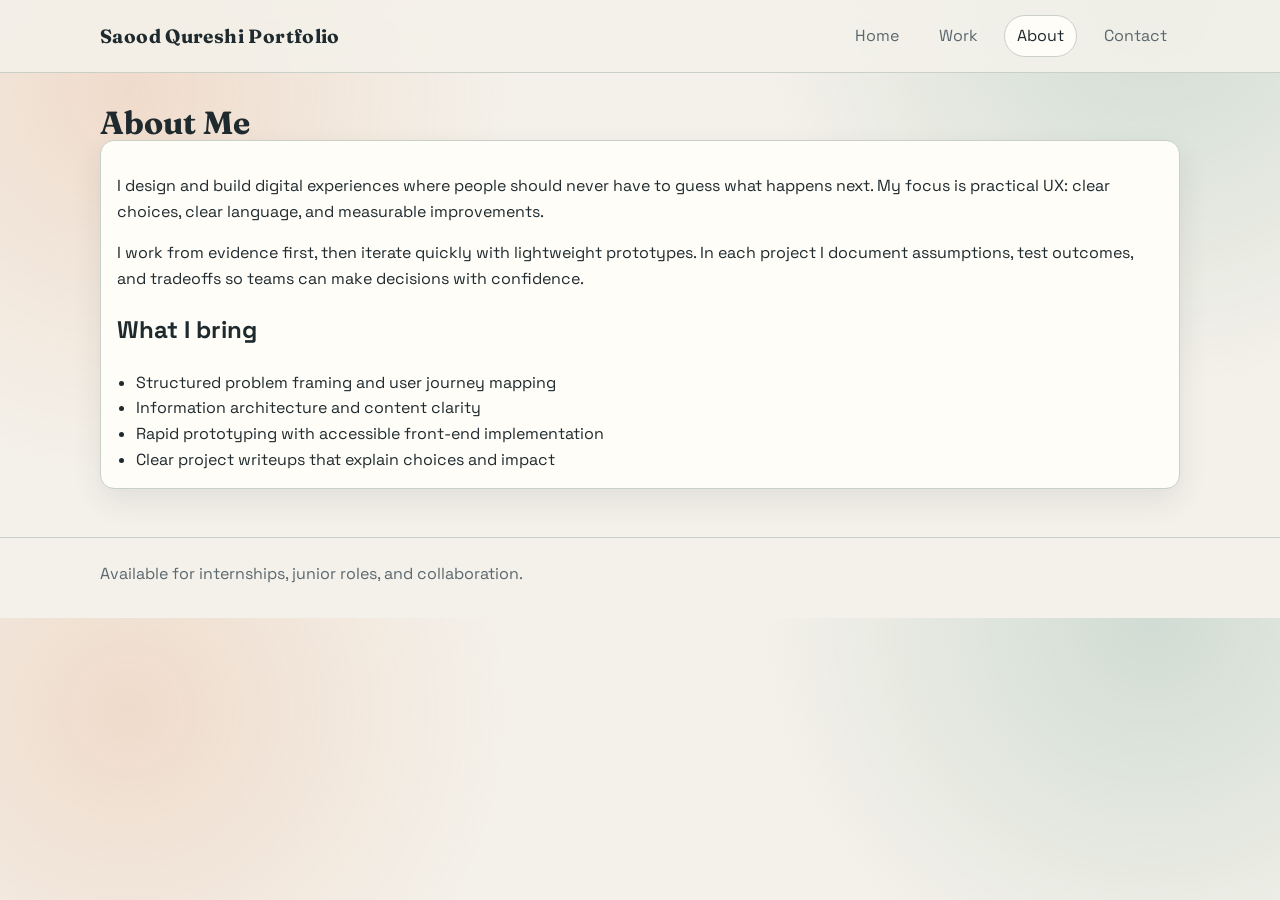
==== about.html @ 97b89c7a "Initial live portfolio" ====
<!doctype html>
<html lang="en">
<head>
  <meta charset="UTF-8" />
  <meta name="viewport" content="width=device-width, initial-scale=1.0" />
  <title>Portfolio | About</title>
  <meta name="description" content="About page with background, approach, and strengths." />
  <link rel="preconnect" href="https://fonts.googleapis.com" />
  <link rel="preconnect" href="https://fonts.gstatic.com" crossorigin />
  <link href="https://fonts.googleapis.com/css2?family=Fraunces:opsz,wght@9..144,600;9..144,700&family=Space+Grotesk:wght@400;500;600;700&display=swap" rel="stylesheet" />
  <link rel="stylesheet" href="assets/css/styles.css" />
</head>
<body>
  <header class="site-header">
    <div class="container site-header-inner">
      <a class="brand" href="index.html">Saood Qureshi Portfolio</a>
      <nav class="nav" aria-label="Primary">
        <a href="index.html">Home</a>
        <a href="work.html">Work</a>
        <a href="about.html">About</a>
        <a href="contact.html">Contact</a>
      </nav>
    </div>
  </header>

  <main class="container">
    <h1 class="page-title">About Me</h1>
    <section class="card">
      <p>
        I design and build digital experiences where people should never have to guess what happens next.
        My focus is practical UX: clear choices, clear language, and measurable improvements.
      </p>
      <p>
        I work from evidence first, then iterate quickly with lightweight prototypes. In each project I document
        assumptions, test outcomes, and tradeoffs so teams can make decisions with confidence.
      </p>
      <h2>What I bring</h2>
      <ul class="list-tight">
        <li>Structured problem framing and user journey mapping</li>
        <li>Information architecture and content clarity</li>
        <li>Rapid prototyping with accessible front-end implementation</li>
        <li>Clear project writeups that explain choices and impact</li>
      </ul>
    </section>
  </main>

  <footer class="site-footer">
    <div class="container">Available for internships, junior roles, and collaboration.</div>
  </footer>
  <script src="assets/js/site.js"></script>
</body>
</html>
---- assets/css/styles.css ----
:root {
  --bg: #f4f1ea;
  --surface: #fffdf8;
  --ink: #1f2a2e;
  --muted: #5a676e;
  --line: #c9d0c8;
  --accent: #d86a2d;
  --accent-2: #2f7f6d;
  --radius: 14px;
  --shadow: 0 12px 30px rgba(31, 42, 46, 0.09);
  --max: 1080px;
}

* {
  box-sizing: border-box;
}

html,
body {
  margin: 0;
  padding: 0;
}

body {
  font-family: "Space Grotesk", "Segoe UI", sans-serif;
  color: var(--ink);
  background:
    radial-gradient(circle at 10% 15%, rgba(216, 106, 45, 0.16), transparent 30%),
    radial-gradient(circle at 90% 0%, rgba(47, 127, 109, 0.18), transparent 30%),
    var(--bg);
  line-height: 1.6;
}

a {
  color: inherit;
  text-decoration: none;
}

img {
  max-width: 100%;
  display: block;
}

.container {
  width: min(100% - 2rem, var(--max));
  margin-inline: auto;
}

.site-header {
  position: sticky;
  top: 0;
  z-index: 10;
  backdrop-filter: blur(8px);
  background: rgba(244, 241, 234, 0.86);
  border-bottom: 1px solid var(--line);
}

.site-header-inner {
  display: flex;
  align-items: center;
  justify-content: space-between;
  min-height: 72px;
  gap: 1rem;
}

.brand {
  font-family: "Fraunces", Georgia, serif;
  font-weight: 700;
  letter-spacing: 0.02em;
  font-size: 1.2rem;
}

.nav {
  display: flex;
  align-items: center;
  gap: 0.85rem;
  flex-wrap: wrap;
}

.nav a {
  padding: 0.45rem 0.75rem;
  border-radius: 999px;
  border: 1px solid transparent;
  color: var(--muted);
  transition: 170ms ease;
}

.nav a:hover,
.nav a[aria-current="page"] {
  border-color: var(--line);
  color: var(--ink);
  background: var(--surface);
}

main {
  padding: 2rem 0 3rem;
}

.hero {
  display: grid;
  gap: 1.4rem;
  padding: 2rem;
  background: var(--surface);
  border: 1px solid var(--line);
  border-radius: calc(var(--radius) + 4px);
  box-shadow: var(--shadow);
}

.hero h1,
.page-title {
  font-family: "Fraunces", Georgia, serif;
  line-height: 1.1;
  margin: 0;
}

.hero h1 {
  font-size: clamp(2.1rem, 4vw, 3.8rem);
}

.hero p {
  color: var(--muted);
  margin: 0;
  max-width: 70ch;
}

.row {
  display: flex;
  gap: 0.8rem;
  flex-wrap: wrap;
}

.btn {
  display: inline-block;
  border-radius: 999px;
  padding: 0.7rem 1.05rem;
  border: 1px solid transparent;
  font-weight: 600;
  transition: 160ms ease;
}

.btn.primary {
  background: var(--ink);
  color: #fff;
}

.btn.primary:hover {
  transform: translateY(-1px);
}

.btn.secondary {
  border-color: var(--line);
  background: var(--surface);
}

.grid {
  display: grid;
  gap: 1rem;
}

.cards {
  grid-template-columns: repeat(auto-fill, minmax(250px, 1fr));
  margin-top: 1.2rem;
}

.card {
  padding: 1rem;
  background: var(--surface);
  border: 1px solid var(--line);
  border-radius: var(--radius);
  box-shadow: var(--shadow);
}

.card h3 {
  margin: 0.1rem 0 0.45rem;
  font-family: "Fraunces", Georgia, serif;
}

.chip {
  display: inline-block;
  font-size: 0.82rem;
  border: 1px solid var(--line);
  border-radius: 999px;
  padding: 0.15rem 0.5rem;
  color: var(--muted);
}

.case-header {
  padding: 1.2rem;
  background: var(--surface);
  border: 1px solid var(--line);
  border-radius: var(--radius);
  margin-bottom: 1rem;
}

.case-section {
  margin: 1rem 0;
  padding: 1rem 1.1rem;
  border-left: 4px solid var(--accent-2);
  background: #f8f6f1;
  border-radius: 0 10px 10px 0;
}

.case-section h2 {
  margin-top: 0;
  font-family: "Fraunces", Georgia, serif;
}

.list-tight {
  margin: 0;
  padding-left: 1.2rem;
}

.site-footer {
  border-top: 1px solid var(--line);
  color: var(--muted);
  padding: 1.4rem 0 2rem;
}

.fade-in {
  opacity: 0;
  transform: translateY(12px);
  animation: rise 450ms ease forwards;
}

.fade-in:nth-child(2) {
  animation-delay: 90ms;
}

.fade-in:nth-child(3) {
  animation-delay: 180ms;
}

@keyframes rise {
  to {
    opacity: 1;
    transform: translateY(0);
  }
}

@media (max-width: 720px) {
  .hero {
    padding: 1.2rem;
  }

  .site-header-inner {
    align-items: flex-start;
    padding: 0.65rem 0;
    flex-direction: column;
  }

  .nav {
    width: 100%;
  }
}
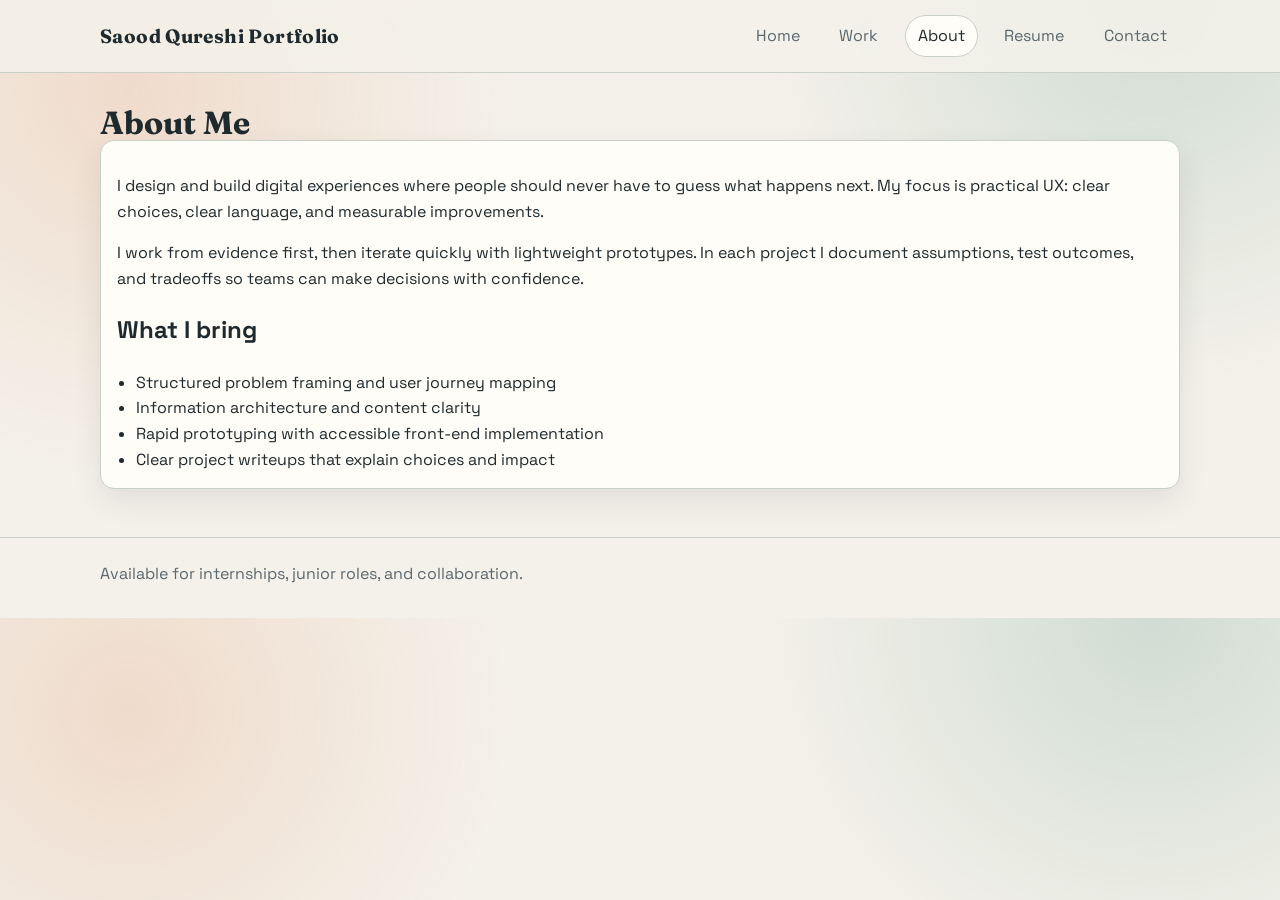
==== commit e14d42dc: "Add resume page and site navigation link" ====
--- a/about.html
+++ b/about.html
@@ -18,6 +18,7 @@
         <a href="index.html">Home</a>
         <a href="work.html">Work</a>
         <a href="about.html">About</a>
+        <a href="resume.html">Resume</a>
         <a href="contact.html">Contact</a>
       </nav>
     </div>
